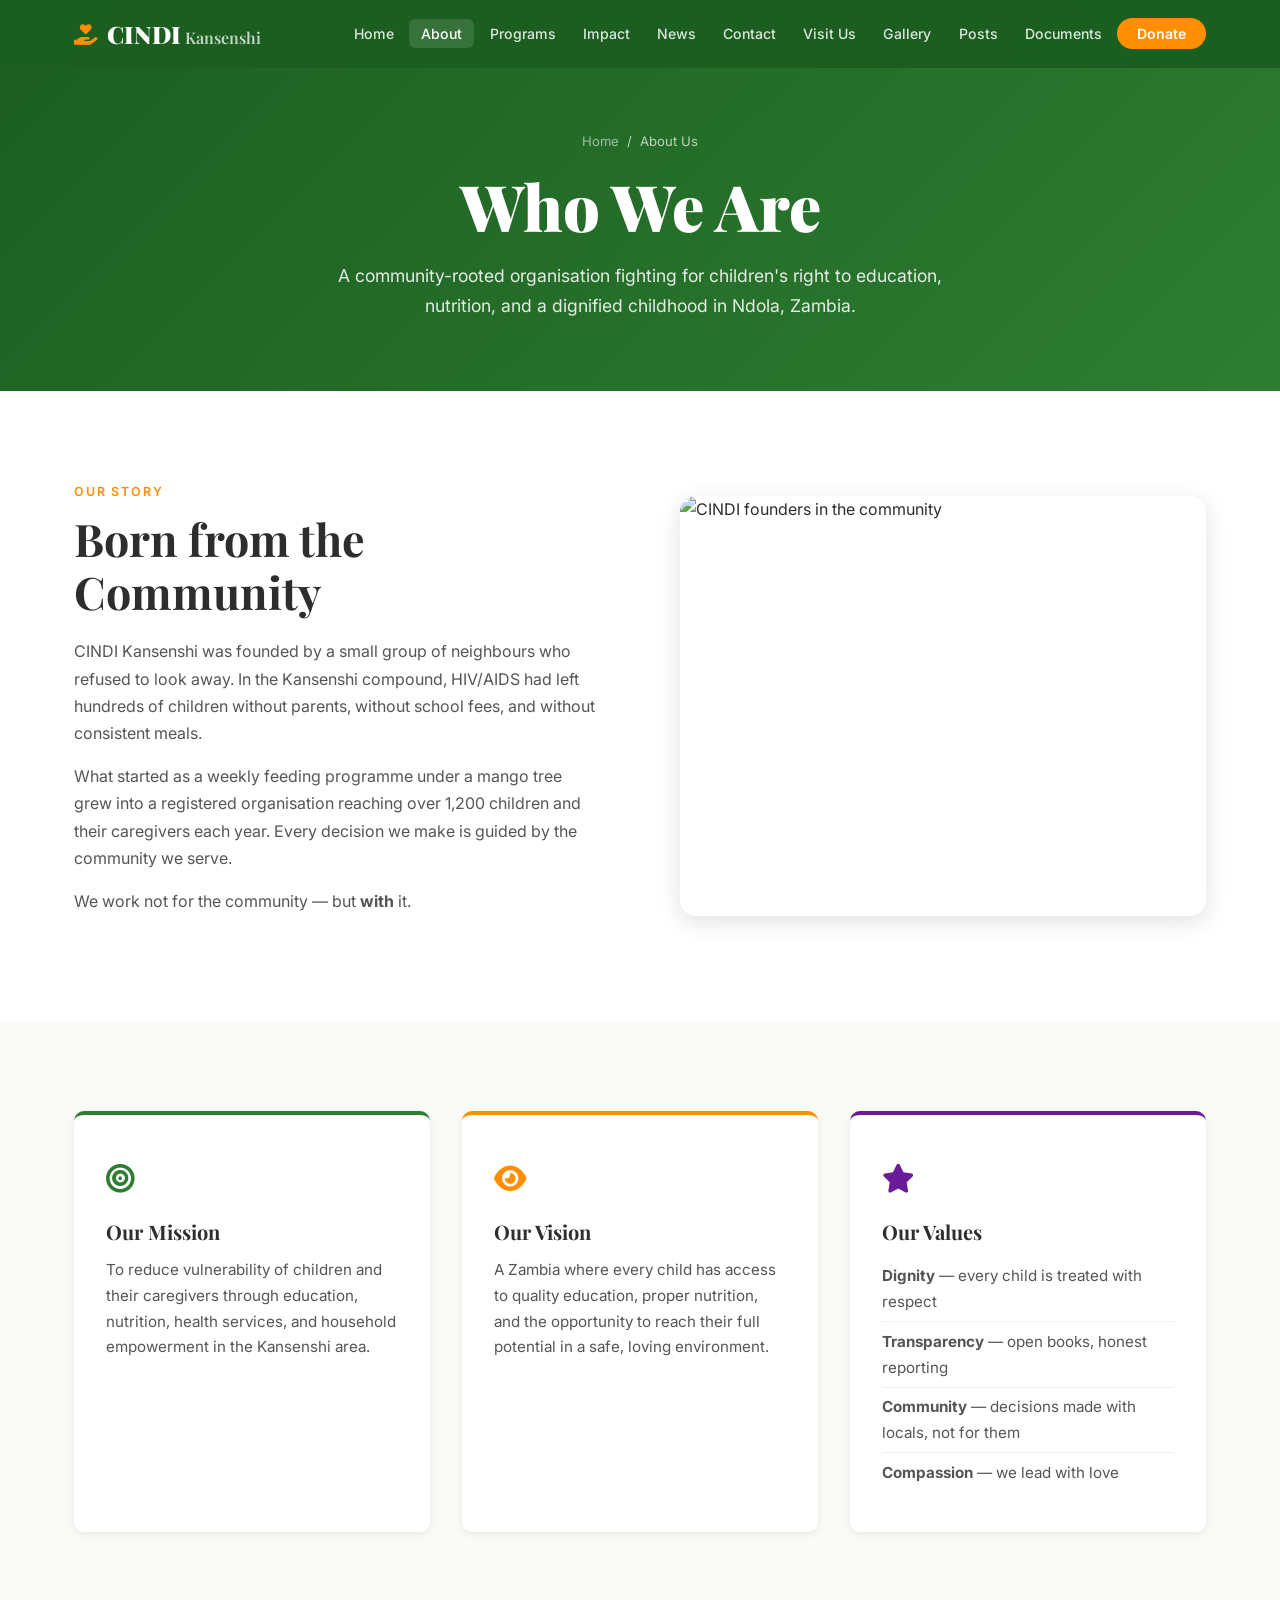
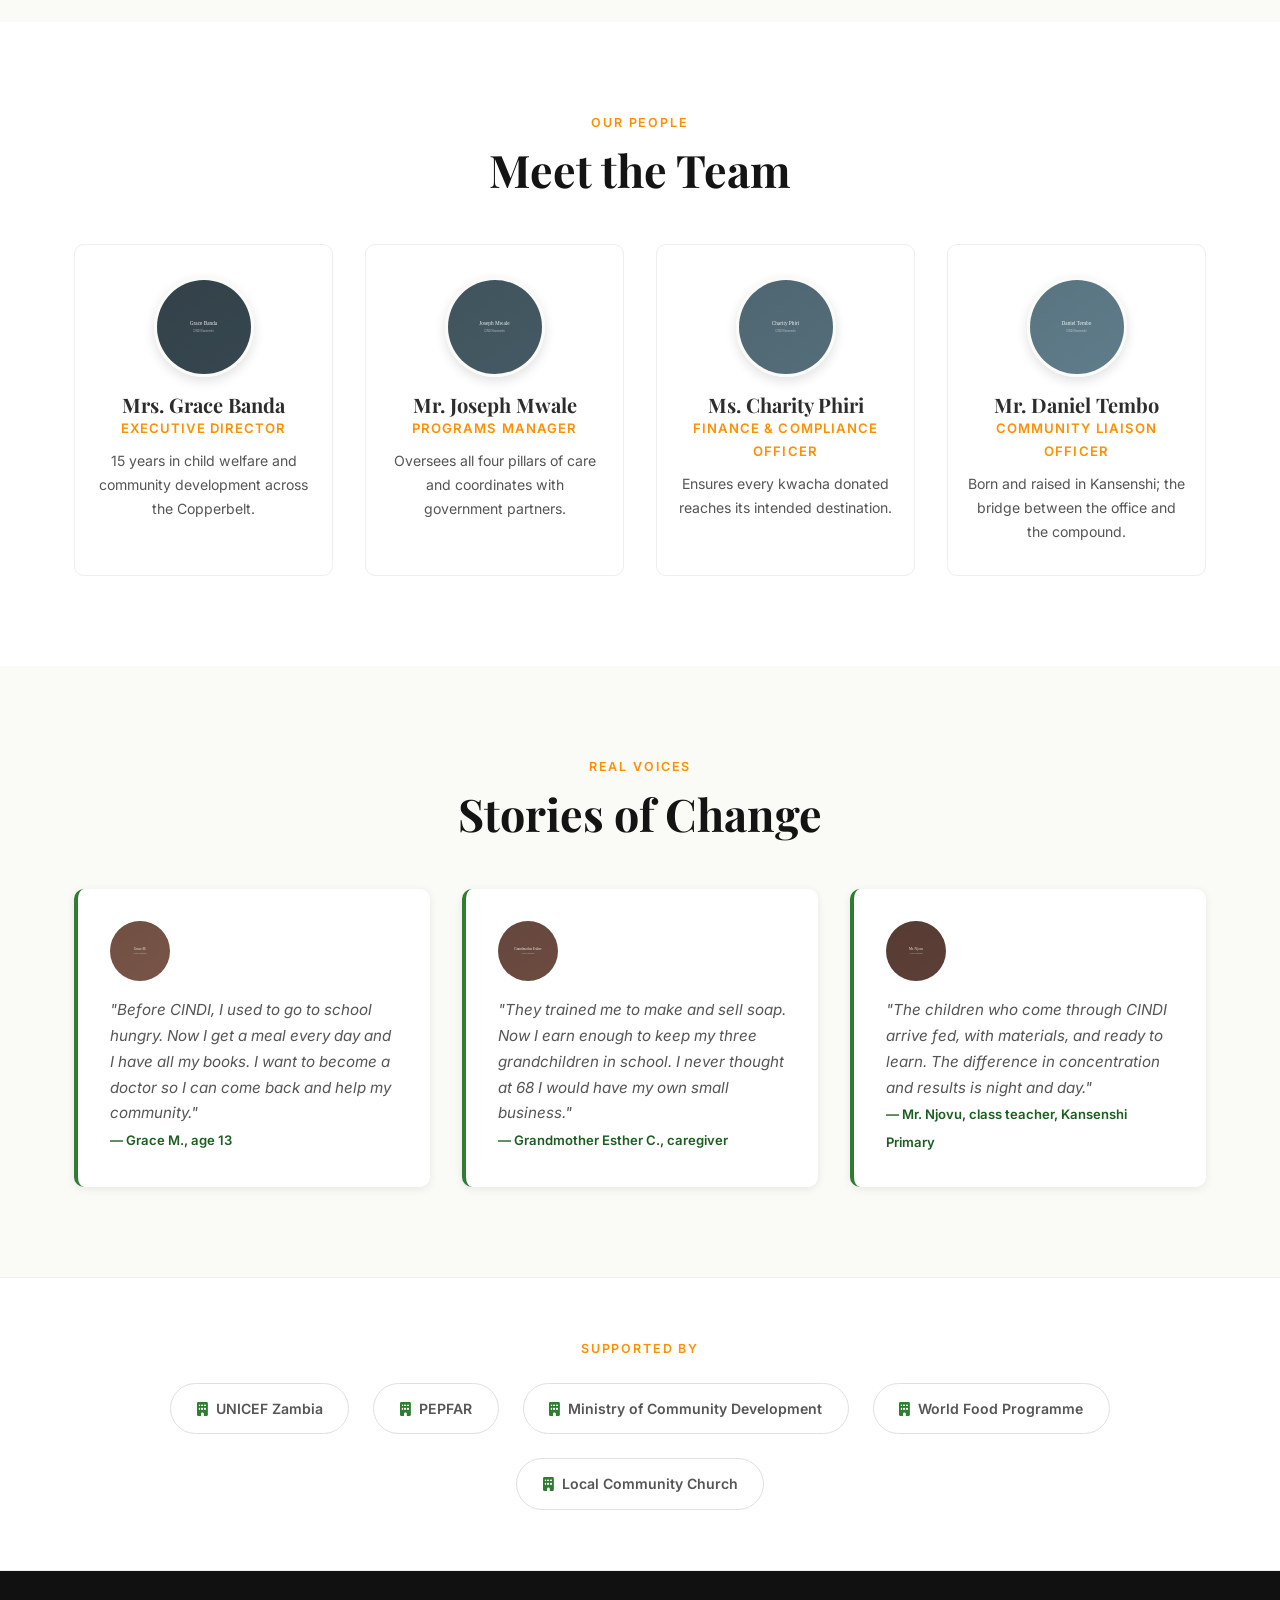
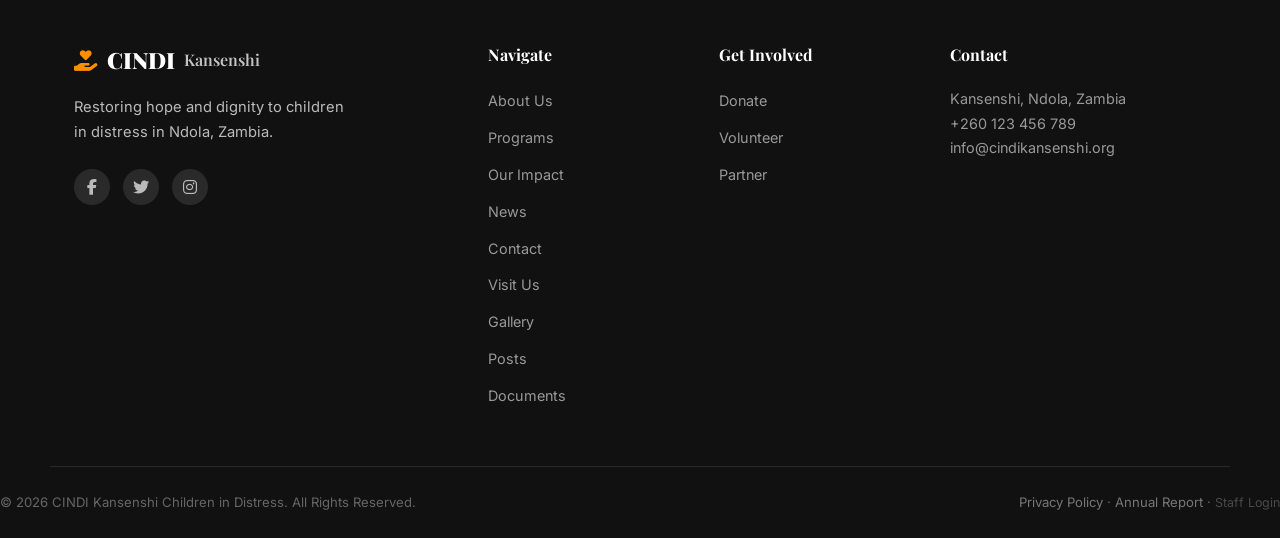
==== about.html @ 54bb7eb4 "Add Python backend and connect website" ====
<!DOCTYPE html>
<html lang="en">
<head>
  <meta charset="UTF-8">
  <meta name="viewport" content="width=device-width, initial-scale=1.0">
  <title>About Us | CINDI Kansenshi</title>
  <link rel="stylesheet" href="css/shared.css">
  <link rel="stylesheet" href="css/about.css">
  <link href="https://fonts.googleapis.com/css2?family=Playfair+Display:wght@700;900&family=Inter:wght@400;500;600&display=swap" rel="stylesheet">
  <link rel="stylesheet" href="https://cdnjs.cloudflare.com/ajax/libs/font-awesome/6.5.1/css/all.min.css">
</head>
<body>
  <header class="site-header" id="siteHeader">
    <nav class="nav-container">
      <a href="index.html" class="nav-logo">
        <span class="logo-mark"><i class="fas fa-hand-holding-heart"></i></span>
        <span>CINDI<span class="logo-sub"> Kansenshi</span></span>
      </a>
      <ul class="nav-links" id="navLinks">
        <li><a href="index.html">Home</a></li>
        <li><a href="about.html" class="active">About</a></li>
        <li><a href="programs.html">Programs</a></li>
        <li><a href="impact.html">Impact</a></li>
        <li><a href="news.html">News</a></li>
        <li><a href="contact.html">Contact</a></li>
        <li><a href="visit.html">Visit Us</a></li>
        <li><a href="gallery.html">Gallery</a></li>
        <li><a href="posts.html">Posts</a></li>
        <li><a href="donate.html" class="nav-donate-btn">Donate</a></li>
      </ul>
      <button class="hamburger" id="hamburger" aria-label="Toggle menu">
        <span></span><span></span><span></span>
      </button>
    </nav>
  </header>

  <div class="page-hero">
    <div class="container">
      <div class="breadcrumb"><a href="index.html">Home</a> <span>/</span> <span>About Us</span></div>
      <h1>Who We Are</h1>
      <p>A community-rooted organisation fighting for children's right to education, nutrition, and a dignified childhood in Ndola, Zambia.</p>
    </div>
  </div>

  <!-- STORY -->
  <section class="section">
    <div class="container story-layout">
      <div class="story-col">
        <span class="eyebrow">Our Story</span>
        <h2>Born from the Community</h2>
        <p>CINDI Kansenshi was founded by a small group of neighbours who refused to look away. In the Kansenshi compound, HIV/AIDS had left hundreds of children without parents, without school fees, and without consistent meals.</p>
        <p>What started as a weekly feeding programme under a mango tree grew into a registered organisation reaching over 1,200 children and their caregivers each year. Every decision we make is guided by the community we serve.</p>
        <p>We work not for the community — but <strong>with</strong> it.</p>
      </div>
      <div class="story-col">
        <img src="images/about-community.svg" alt="CINDI founders in the community" class="about-img" loading="lazy">
      </div>
    </div>
  </section>

  <!-- MISSION / VISION / VALUES -->
  <section class="section mvv-section">
    <div class="container">
      <div class="mvv-grid">
        <div class="mvv-card mvv-mission">
          <div class="mvv-icon"><i class="fas fa-bullseye"></i></div>
          <h3>Our Mission</h3>
          <p>To reduce vulnerability of children and their caregivers through education, nutrition, health services, and household empowerment in the Kansenshi area.</p>
        </div>
        <div class="mvv-card mvv-vision">
          <div class="mvv-icon"><i class="fas fa-eye"></i></div>
          <h3>Our Vision</h3>
          <p>A Zambia where every child has access to quality education, proper nutrition, and the opportunity to reach their full potential in a safe, loving environment.</p>
        </div>
        <div class="mvv-card mvv-values">
          <div class="mvv-icon"><i class="fas fa-star"></i></div>
          <h3>Our Values</h3>
          <ul>
            <li><strong>Dignity</strong> — every child is treated with respect</li>
            <li><strong>Transparency</strong> — open books, honest reporting</li>
            <li><strong>Community</strong> — decisions made with locals, not for them</li>
            <li><strong>Compassion</strong> — we lead with love</li>
          </ul>
        </div>
      </div>
    </div>
  </section>

  <!-- TEAM -->
  <section class="section team-section" id="team">
    <div class="container">
      <div class="section-header">
        <span class="eyebrow">Our People</span>
        <h2>Meet the Team</h2>
      </div>
      <div class="team-grid">
        <div class="team-card">
          <img src="images/team-grace.svg" alt="Executive Director" loading="lazy">
          <h3>Mrs. Grace Banda</h3>
          <p class="team-role">Executive Director</p>
          <p class="team-bio">15 years in child welfare and community development across the Copperbelt.</p>
        </div>
        <div class="team-card">
          <img src="images/team-joseph.svg" alt="Programs Manager" loading="lazy">
          <h3>Mr. Joseph Mwale</h3>
          <p class="team-role">Programs Manager</p>
          <p class="team-bio">Oversees all four pillars of care and coordinates with government partners.</p>
        </div>
        <div class="team-card">
          <img src="images/team-charity.svg" alt="Finance Officer" loading="lazy">
          <h3>Ms. Charity Phiri</h3>
          <p class="team-role">Finance &amp; Compliance Officer</p>
          <p class="team-bio">Ensures every kwacha donated reaches its intended destination.</p>
        </div>
        <div class="team-card">
          <img src="images/team-daniel.svg" alt="Community Liaison" loading="lazy">
          <h3>Mr. Daniel Tembo</h3>
          <p class="team-role">Community Liaison Officer</p>
          <p class="team-bio">Born and raised in Kansenshi; the bridge between the office and the compound.</p>
        </div>
      </div>
    </div>
  </section>

  <!-- STORIES / TESTIMONIALS -->
  <section class="section stories-section" id="stories">
    <div class="container">
      <div class="section-header">
        <span class="eyebrow">Real Voices</span>
        <h2>Stories of Change</h2>
      </div>
      <div class="stories-grid">
        <blockquote class="story-quote">
          <img src="images/testimonial-1.svg" alt="Grace">
          <div>
            <p>"Before CINDI, I used to go to school hungry. Now I get a meal every day and I have all my books. I want to become a doctor so I can come back and help my community."</p>
            <cite>— Grace M., age 13</cite>
          </div>
        </blockquote>
        <blockquote class="story-quote">
          <img src="images/testimonial-2.svg" alt="Caregiver">
          <div>
            <p>"They trained me to make and sell soap. Now I earn enough to keep my three grandchildren in school. I never thought at 68 I would have my own small business."</p>
            <cite>— Grandmother Esther C., caregiver</cite>
          </div>
        </blockquote>
        <blockquote class="story-quote">
          <img src="images/testimonial-3.svg" alt="Teacher">
          <div>
            <p>"The children who come through CINDI arrive fed, with materials, and ready to learn. The difference in concentration and results is night and day."</p>
            <cite>— Mr. Njovu, class teacher, Kansenshi Primary</cite>
          </div>
        </blockquote>
      </div>
    </div>
  </section>

  <!-- PARTNERS -->
  <section class="partners-band">
    <div class="container">
      <span class="eyebrow" style="text-align:center;display:block;margin-bottom:1.5rem">Supported By</span>
      <div class="partner-logos">
        <div class="partner-logo"><i class="fas fa-building"></i> UNICEF Zambia</div>
        <div class="partner-logo"><i class="fas fa-building"></i> PEPFAR</div>
        <div class="partner-logo"><i class="fas fa-building"></i> Ministry of Community Development</div>
        <div class="partner-logo"><i class="fas fa-building"></i> World Food Programme</div>
        <div class="partner-logo"><i class="fas fa-building"></i> Local Community Church</div>
      </div>
    </div>
  </section>

  <footer class="site-footer">
    <div class="container footer-grid">
      <div class="footer-brand">
        <div class="nav-logo" style="color:white;font-size:1.4rem">
          <span class="logo-mark"><i class="fas fa-hand-holding-heart"></i></span>
          CINDI<span class="logo-sub"> Kansenshi</span>
        </div>
        <p>Restoring hope and dignity to children in distress in Ndola, Zambia.</p>
        <div class="footer-socials">
          <a href="https://www.facebook.com/cindikansenshi/" target="_blank" aria-label="Facebook"><i class="fab fa-facebook-f"></i></a>
          <a href="#" aria-label="Twitter"><i class="fab fa-twitter"></i></a>
          <a href="#" aria-label="Instagram"><i class="fab fa-instagram"></i></a>
        </div>
      </div>
      <div class="footer-col"><h4>Navigate</h4><ul>
        <li><a href="about.html">About Us</a></li>
        <li><a href="programs.html">Programs</a></li>
        <li><a href="impact.html">Our Impact</a></li>
        <li><a href="news.html">News</a></li>
        <li><a href="contact.html">Contact</a></li>
        <li><a href="visit.html">Visit Us</a></li>
        <li><a href="gallery.html">Gallery</a></li>
        <li><a href="posts.html">Posts</a></li>
      </ul></div>
      <div class="footer-col"><h4>Get Involved</h4><ul>
        <li><a href="donate.html">Donate</a></li>
        <li><a href="contact.html#volunteer">Volunteer</a></li>
        <li><a href="contact.html#partner">Partner</a></li>
      </ul></div>
      <div class="footer-col"><h4>Contact</h4>
        <p>Kansenshi, Ndola, Zambia</p>
        <p>+260 123 456 789</p>
        <p>info@cindikansenshi.org</p>
      </div>
    </div>
    <div class="footer-bottom">
      <p>&copy; 2026 CINDI Kansenshi Children in Distress. All Rights Reserved.</p>
      <p><a href="#">Privacy Policy</a> &middot; <a href="#">Annual Report</a></p>
    </div>
  </footer>
  <script src="js/seed-data.js"></script>
  <script src="js/sanitize.js"></script>
  <script src="js/media-store.js"></script>
  <script src="js/shared.js"></script>
</body>
</html>
---- css/shared.css ----
/* ============================================================
   CINDI Kansenshi — Shared Styles
   Palette: Forest Green #1B5E20 / #2E7D32, Amber #E65100 / #FF8F00,
            Cream #FAFAF7, Off-Black #141414
   Type: Playfair Display (display) + Inter (body)
   ============================================================ */

:root {
  --green-dark:  #1B5E20;
  --green:       #2E7D32;
  --green-light: #4CAF50;
  --amber:       #FF8F00;
  --amber-dark:  #E65100;
  --cream:       #FAFAF7;
  --off-black:   #141414;
  --gray-800:    #2D2D2D;
  --gray-600:    #555;
  --gray-300:    #CCC;
  --gray-100:    #F2F2F0;
  --white:       #FFFFFF;
  --radius:      10px;
  --shadow-sm:   0 2px 8px rgba(0,0,0,0.08);
  --shadow-md:   0 6px 24px rgba(0,0,0,0.12);
  --transition:  0.28s ease;
}

*, *::before, *::after { box-sizing: border-box; margin: 0; padding: 0; }

html { scroll-behavior: smooth; font-size: 16px; }

body {
  font-family: 'Inter', system-ui, sans-serif;
  color: var(--gray-800);
  background: var(--white);
  line-height: 1.7;
  -webkit-font-smoothing: antialiased;
}

img { display: block; max-width: 100%; }

a { text-decoration: none; color: inherit; }

/* ── TYPOGRAPHY ────────────────────────────────── */
h1, h2, h3 {
  font-family: 'Playfair Display', Georgia, serif;
  line-height: 1.2;
}
h1 { font-size: clamp(2.4rem, 5vw, 4rem); font-weight: 900; }
h2 { font-size: clamp(1.8rem, 3.5vw, 2.8rem); font-weight: 700; }
h3 { font-size: 1.25rem; font-weight: 700; }

em { font-style: italic; color: var(--amber); }

.eyebrow {
  display: block;
  font-size: 0.78rem;
  font-weight: 600;
  letter-spacing: 0.15em;
  text-transform: uppercase;
  color: var(--amber);
  margin-bottom: 0.6rem;
}

.section-header {
  text-align: center;
  margin-bottom: 3rem;
}
.section-header h2 { color: var(--off-black); }

/* ── CONTAINER ─────────────────────────────────── */
.container {
  max-width: 1180px;
  margin: 0 auto;
  padding: 0 1.5rem;
}

.section { padding: 90px 0; }

/* ── BUTTONS ───────────────────────────────────── */
.btn {
  display: inline-flex;
  align-items: center;
  gap: 0.5rem;
  padding: 13px 30px;
  border-radius: 50px;
  font-family: 'Inter', sans-serif;
  font-size: 0.92rem;
  font-weight: 600;
  letter-spacing: 0.02em;
  cursor: pointer;
  transition: all var(--transition);
  border: 2px solid transparent;
}

.btn-green {
  background: var(--green);
  color: white;
}
.btn-green:hover { background: var(--green-dark); transform: translateY(-2px); }

.btn-orange {
  background: var(--amber);
  color: white;
}
.btn-orange:hover { background: var(--amber-dark); transform: translateY(-2px); }

.btn-outline-white {
  background: transparent;
  border-color: white;
  color: white;
}
.btn-outline-white:hover { background: white; color: var(--green-dark); }

.btn-outline-dark {
  background: transparent;
  border-color: var(--green);
  color: var(--green);
}
.btn-outline-dark:hover { background: var(--green); color: white; }

.btn-full { width: 100%; justify-content: center; }

.text-link {
  font-size: 0.88rem;
  font-weight: 600;
  color: var(--green);
  display: inline-flex;
  align-items: center;
  gap: 0.4rem;
  transition: gap var(--transition);
}
.text-link:hover { gap: 0.7rem; }

/* ── HEADER / NAV ──────────────────────────────── */
.site-header {
  position: fixed;
  top: 0; left: 0; right: 0;
  z-index: 1000;
  background: rgba(27,94,32,0.97);
  backdrop-filter: blur(8px);
  transition: box-shadow var(--transition);
}
.site-header.scrolled { box-shadow: 0 4px 20px rgba(0,0,0,0.25); }

.nav-container {
  max-width: 1180px;
  margin: 0 auto;
  padding: 0 1.5rem;
  height: 68px;
  display: flex;
  align-items: center;
  justify-content: space-between;
}

.nav-logo {
  display: flex;
  align-items: center;
  gap: 0.6rem;
  font-family: 'Playfair Display', serif;
  font-size: 1.5rem;
  font-weight: 900;
  color: white;
}
.logo-mark { color: var(--amber); font-size: 1.3rem; }
.logo-sub { color: rgba(255,255,255,0.75); font-size: 1rem; font-weight: 600; }

.nav-links {
  display: flex;
  list-style: none;
  gap: 0.2rem;
  align-items: center;
}
.nav-links a {
  color: rgba(255,255,255,0.85);
  font-size: 0.88rem;
  font-weight: 500;
  padding: 6px 12px;
  border-radius: 6px;
  transition: all var(--transition);
}
.nav-links a:hover,
.nav-links a.active { color: white; background: rgba(255,255,255,0.12); }

.nav-donate-btn {
  background: var(--amber) !important;
  color: white !important;
  border-radius: 50px !important;
  padding: 7px 20px !important;
  font-weight: 600 !important;
}
.nav-donate-btn:hover { background: var(--amber-dark) !important; }

.hamburger {
  display: none;
  flex-direction: column;
  gap: 5px;
  background: none;
  border: none;
  cursor: pointer;
  padding: 4px;
}
.hamburger span {
  display: block;
  width: 24px; height: 2px;
  background: white;
  border-radius: 2px;
  transition: all var(--transition);
}
.hamburger.open span:nth-child(1) { transform: translateY(7px) rotate(45deg); }
.hamburger.open span:nth-child(2) { opacity: 0; }
.hamburger.open span:nth-child(3) { transform: translateY(-7px) rotate(-45deg); }

/* ── PAGE HERO (inner pages) ───────────────────── */
.page-hero {
  padding-top: 130px;
  padding-bottom: 70px;
  background: linear-gradient(135deg, var(--green-dark) 0%, var(--green) 100%);
  color: white;
  text-align: center;
}
.page-hero h1 { color: white; margin-bottom: 1rem; }
.page-hero p { font-size: 1.1rem; max-width: 640px; margin: 0 auto; opacity: 0.88; }
.breadcrumb {
  font-size: 0.82rem;
  margin-bottom: 1rem;
  opacity: 0.7;
  display: flex;
  justify-content: center;
  gap: 0.5rem;
}
.breadcrumb a { color: rgba(255,255,255,0.8); }
.breadcrumb a:hover { color: white; }

/* ── FOOTER ────────────────────────────────────── */
.site-footer {
  background: #111;
  color: #bbb;
  padding: 70px 0 0;
}
.footer-grid {
  display: grid;
  grid-template-columns: 2fr 1fr 1fr 1.4fr;
  gap: 3rem;
  padding-bottom: 3rem;
  border-bottom: 1px solid #2a2a2a;
}
.footer-brand p { margin-top: 1rem; font-size: 0.92rem; line-height: 1.7; max-width: 280px; }
.footer-socials { display: flex; gap: 0.8rem; margin-top: 1.5rem; }
.footer-socials a {
  width: 36px; height: 36px;
  background: #2a2a2a;
  border-radius: 50%;
  display: flex; align-items: center; justify-content: center;
  color: #bbb;
  transition: all var(--transition);
}
.footer-socials a:hover { background: var(--amber); color: white; }
.footer-col h4 {
  font-family: 'Playfair Display', serif;
  font-size: 1rem;
  color: white;
  margin-bottom: 1.2rem;
}
.footer-col ul { list-style: none; }
.footer-col ul li { margin-bottom: 0.6rem; }
.footer-col a, .footer-col p {
  color: #999;
  font-size: 0.9rem;
  transition: color var(--transition);
}
.footer-col a:hover { color: var(--amber); }
.footer-bottom {
  display: flex;
  justify-content: space-between;
  align-items: center;
  padding: 1.5rem 0;
  font-size: 0.82rem;
  color: #666;
  flex-wrap: wrap;
  gap: 1rem;
}
.footer-bottom a { color: #777; }
.footer-bottom a:hover { color: var(--amber); }

/* ── ACCESSIBILITY / FOCUS ─────────────────────── */
a:focus-visible, button:focus-visible, input:focus-visible,
textarea:focus-visible, select:focus-visible {
  outline: 3px solid var(--amber);
  outline-offset: 2px;
  border-radius: 4px;
}

/* ── SCROLL PROGRESS BAR ────────────────────────── */
.scroll-progress {
  position: fixed;
  top: 0; left: 0;
  height: 3px;
  width: 0%;
  background: linear-gradient(90deg, var(--amber), var(--green-light));
  z-index: 1200;
  transition: width 0.08s linear;
}

/* ── BACK TO TOP ────────────────────────────────── */
.back-to-top {
  position: fixed;
  right: 22px;
  bottom: 22px;
  width: 46px; height: 46px;
  border-radius: 50%;
  background: var(--green);
  color: white;
  border: none;
  display: flex;
  align-items: center;
  justify-content: center;
  font-size: 1.1rem;
  cursor: pointer;
  box-shadow: var(--shadow-md);
  opacity: 0;
  visibility: hidden;
  transform: translateY(12px);
  transition: all var(--transition);
  z-index: 900;
}
.back-to-top.visible { opacity: 1; visibility: visible; transform: translateY(0); }
.back-to-top:hover { background: var(--green-dark); transform: translateY(-3px); }

/* ── TOAST NOTIFICATIONS ────────────────────────── */
.toast-stack {
  position: fixed;
  top: 84px;
  right: 20px;
  z-index: 1400;
  display: flex;
  flex-direction: column;
  gap: 10px;
  max-width: min(340px, calc(100vw - 40px));
}
.toast {
  background: white;
  color: var(--off-black);
  border-left: 4px solid var(--green);
  border-radius: 8px;
  box-shadow: var(--shadow-md);
  padding: 12px 16px;
  font-size: 0.88rem;
  display: flex;
  align-items: flex-start;
  gap: 10px;
  transform: translateX(120%);
  opacity: 0;
  transition: all 0.35s cubic-bezier(.4,0,.2,1);
}
.toast.show { transform: translateX(0); opacity: 1; }
.toast i { margin-top: 2px; }
.toast.toast-success { border-left-color: var(--green); }
.toast.toast-success i { color: var(--green); }
.toast.toast-error { border-left-color: #C62828; }
.toast.toast-error i { color: #C62828; }
.toast.toast-info { border-left-color: var(--amber); }
.toast.toast-info i { color: var(--amber); }

/* ── IMAGE LOADING SKELETON ─────────────────────── */
img[loading="lazy"] {
  background: linear-gradient(100deg, #ececec 30%, #f6f6f4 50%, #ececec 70%);
  background-size: 200% 100%;
  animation: skeleton 1.4s ease-in-out infinite;
}
img[loading="lazy"].loaded { animation: none; background: none; }
@keyframes skeleton {
  0% { background-position: 200% 0; }
  100% { background-position: -200% 0; }
}

/* ── BUTTON MICRO-INTERACTION ───────────────────── */
.btn:active { transform: scale(0.97); }

/* ── STAFF LOGIN FOOTER LINK ────────────────────── */
.footer-admin-link { opacity: 0.55; font-size: 0.78rem; }
.footer-admin-link:hover { opacity: 1; }

/* ── UTILITY ───────────────────────────────────── */
.visually-hidden { position: absolute; width: 1px; height: 1px; overflow: hidden; clip: rect(0,0,0,0); }

@media (prefers-reduced-motion: reduce) {
  *, *::before, *::after { animation-duration: 0.01ms !important; transition-duration: 0.01ms !important; }
}

/* ── RESPONSIVE ────────────────────────────────── */
@media (max-width: 900px) {
  .footer-grid { grid-template-columns: 1fr 1fr; }
}

@media (max-width: 768px) {
  .hamburger { display: flex; }
  .nav-links {
    display: none;
    position: absolute;
    top: 68px; left: 0; right: 0;
    background: var(--green-dark);
    flex-direction: column;
    padding: 1rem;
    gap: 0.2rem;
    box-shadow: 0 10px 30px rgba(0,0,0,0.3);
  }
  .nav-links.open { display: flex; }
  .nav-links a { padding: 10px 16px; border-radius: 8px; display: block; }
  .section { padding: 60px 0; }
  .footer-grid { grid-template-columns: 1fr; gap: 2rem; }
  .footer-bottom { flex-direction: column; text-align: center; }
}
---- css/about.css ----
/* ============================================================
   CINDI Kansenshi — About Page Styles
   ============================================================ */

/* ── STORY LAYOUT ──────────────────────────────── */
.story-layout {
  display: grid;
  grid-template-columns: 1fr 1fr;
  gap: 5rem;
  align-items: center;
}
.story-col h2 { margin-bottom: 1.2rem; }
.story-col p  { color: var(--gray-600); margin-bottom: 1rem; }
.about-img {
  width: 100%;
  height: 420px;
  object-fit: cover;
  border-radius: 16px;
  box-shadow: var(--shadow-md);
}

/* ── MISSION / VISION / VALUES ─────────────────── */
.mvv-section { background: var(--cream); }
.mvv-grid {
  display: grid;
  grid-template-columns: repeat(3, 1fr);
  gap: 2rem;
}
.mvv-card {
  background: white;
  border-radius: var(--radius);
  padding: 2.5rem 2rem;
  box-shadow: var(--shadow-sm);
  border-top: 4px solid transparent;
}
.mvv-mission { border-top-color: var(--green); }
.mvv-vision  { border-top-color: var(--amber); }
.mvv-values  { border-top-color: #6A1B9A; }
.mvv-icon {
  font-size: 1.8rem;
  margin-bottom: 1rem;
}
.mvv-mission .mvv-icon { color: var(--green); }
.mvv-vision  .mvv-icon { color: var(--amber); }
.mvv-values  .mvv-icon { color: #6A1B9A; }
.mvv-card h3 { margin-bottom: 0.8rem; }
.mvv-card p  { color: var(--gray-600); font-size: 0.95rem; }
.mvv-card ul { list-style: none; margin-top: 0.5rem; }
.mvv-card ul li {
  color: var(--gray-600);
  font-size: 0.95rem;
  padding: 0.4rem 0;
  border-bottom: 1px solid #f0f0f0;
}
.mvv-card ul li:last-child { border-bottom: none; }

/* ── TEAM ──────────────────────────────────────── */
.team-section { background: white; }
.team-grid {
  display: grid;
  grid-template-columns: repeat(4, 1fr);
  gap: 2rem;
}
.team-card {
  text-align: center;
  padding: 2rem 1.2rem;
  border-radius: var(--radius);
  border: 1px solid #eee;
  transition: all var(--transition);
}
.team-card:hover { box-shadow: var(--shadow-md); transform: translateY(-6px); }
.team-card img {
  width: 100px; height: 100px;
  border-radius: 50%;
  object-fit: cover;
  margin: 0 auto 1rem;
  border: 3px solid var(--cream);
  box-shadow: 0 4px 12px rgba(0,0,0,0.12);
}
.team-role {
  font-size: 0.82rem;
  font-weight: 600;
  color: var(--amber);
  text-transform: uppercase;
  letter-spacing: 0.08em;
  margin-bottom: 0.6rem;
}
.team-bio { font-size: 0.88rem; color: var(--gray-600); }

/* ── STORIES / TESTIMONIALS ────────────────────── */
.stories-section { background: var(--cream); }
.stories-grid {
  display: grid;
  grid-template-columns: repeat(3, 1fr);
  gap: 2rem;
}
.story-quote {
  background: white;
  border-radius: var(--radius);
  padding: 2rem;
  box-shadow: var(--shadow-sm);
  display: flex;
  flex-direction: column;
  gap: 1rem;
  border-left: 4px solid var(--green);
}
.story-quote img {
  width: 60px; height: 60px;
  border-radius: 50%;
  object-fit: cover;
}
.story-quote p {
  font-style: italic;
  color: var(--gray-600);
  font-size: 0.95rem;
  line-height: 1.7;
}
.story-quote cite {
  font-size: 0.82rem;
  font-weight: 600;
  color: var(--green-dark);
  font-style: normal;
}

/* ── PARTNERS ──────────────────────────────────── */
.partners-band {
  background: white;
  padding: 60px 0;
  border-top: 1px solid #eee;
  border-bottom: 1px solid #eee;
}
.partner-logos {
  display: flex;
  flex-wrap: wrap;
  gap: 1.5rem;
  justify-content: center;
}
.partner-logo {
  display: flex;
  align-items: center;
  gap: 0.5rem;
  padding: 0.8rem 1.6rem;
  border: 1px solid #e0e0e0;
  border-radius: 50px;
  font-size: 0.88rem;
  font-weight: 600;
  color: var(--gray-600);
  transition: all var(--transition);
}
.partner-logo i { color: var(--green); }
.partner-logo:hover { border-color: var(--green); color: var(--green-dark); }

/* ── RESPONSIVE ────────────────────────────────── */
@media (max-width: 1024px) {
  .team-grid { grid-template-columns: repeat(2, 1fr); }
}
@media (max-width: 768px) {
  .story-layout { grid-template-columns: 1fr; gap: 2rem; }
  .about-img { height: 260px; }
  .mvv-grid { grid-template-columns: 1fr; }
  .team-grid { grid-template-columns: 1fr 1fr; }
  .stories-grid { grid-template-columns: 1fr; }
}
@media (max-width: 480px) {
  .team-grid { grid-template-columns: 1fr; }
}
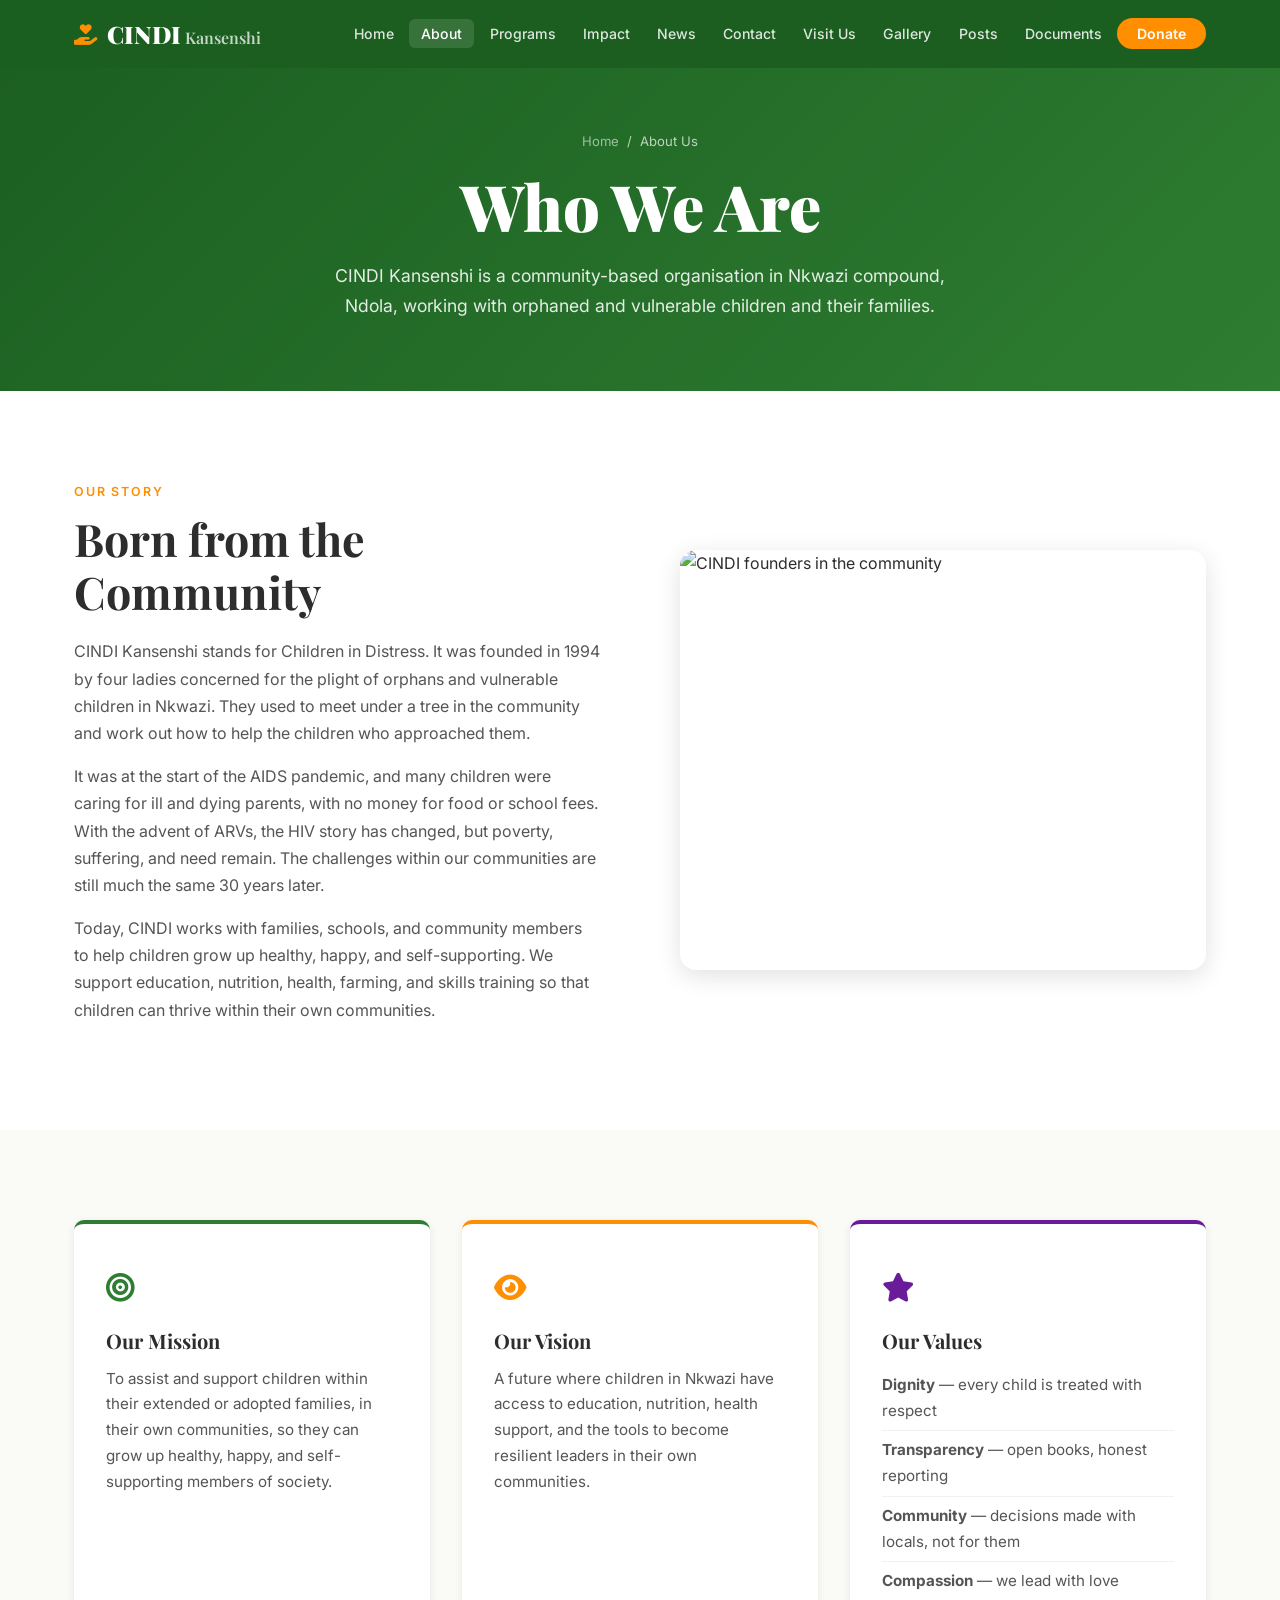
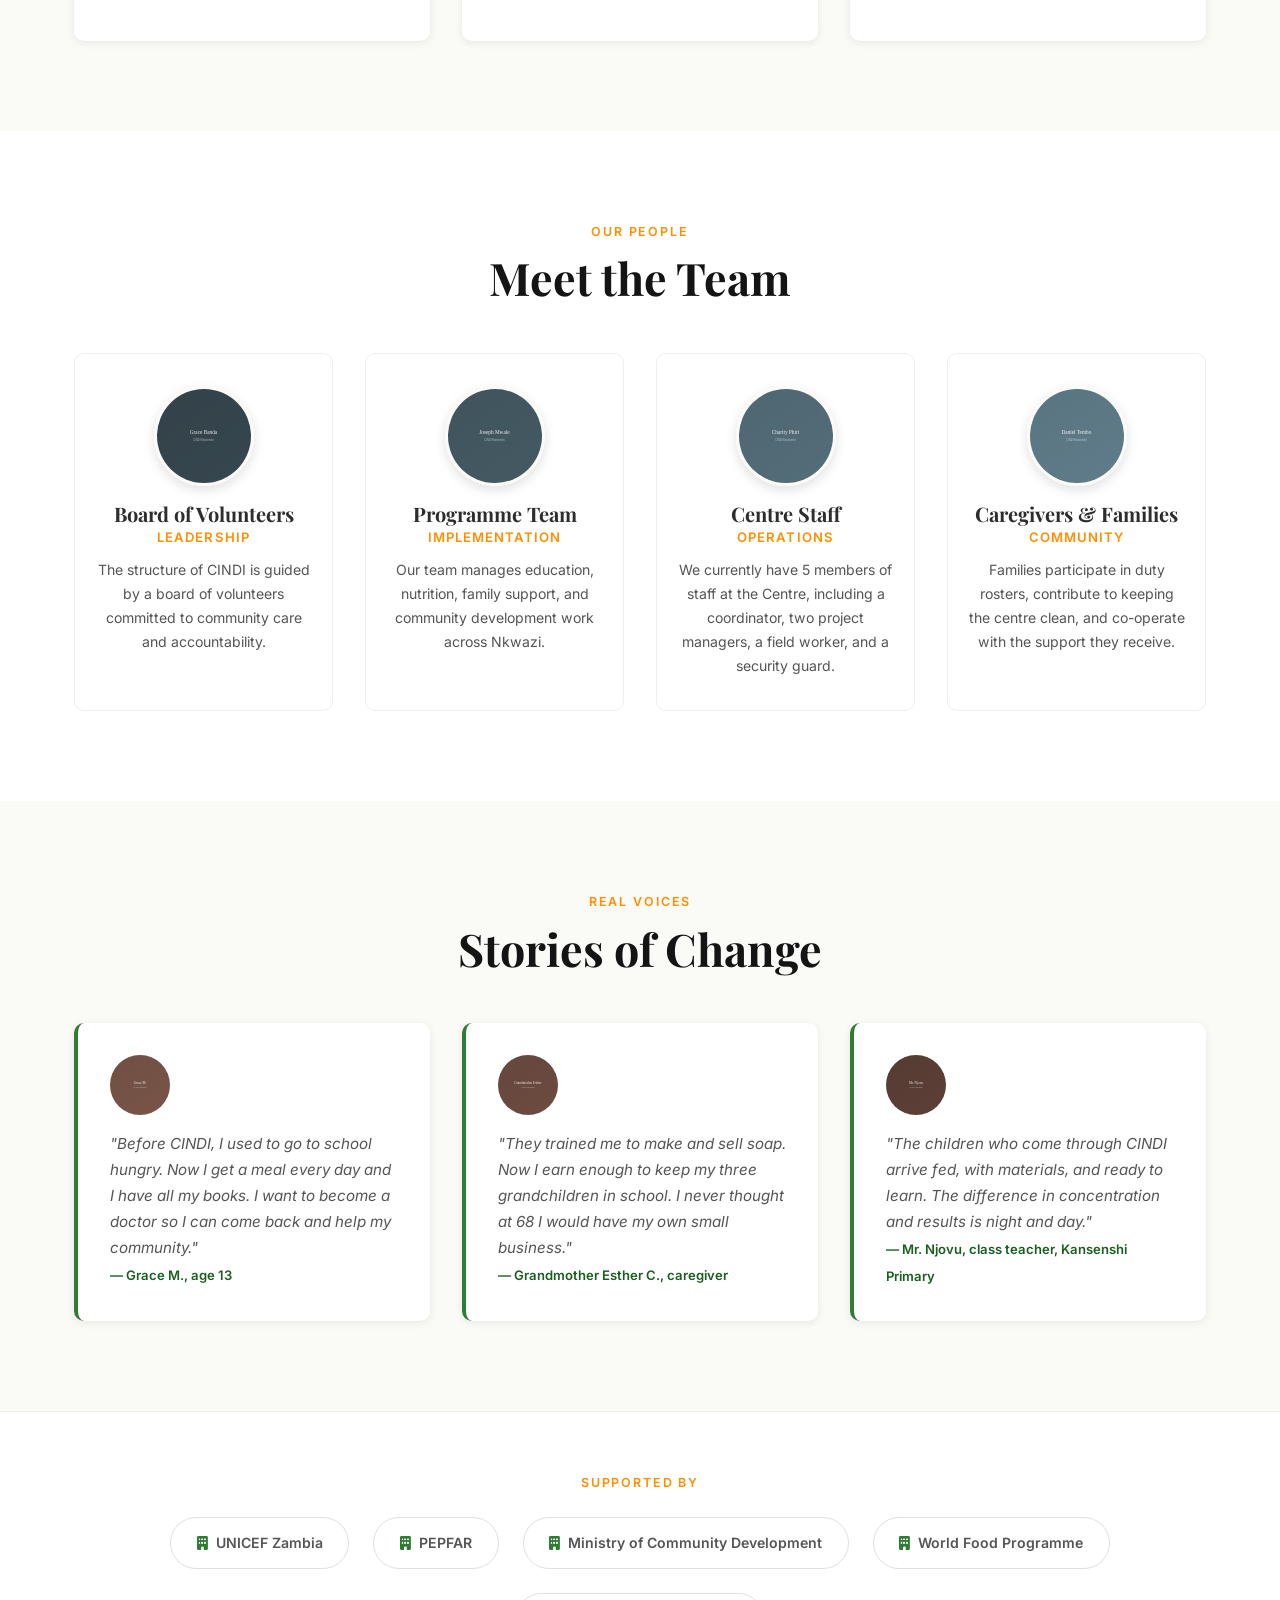
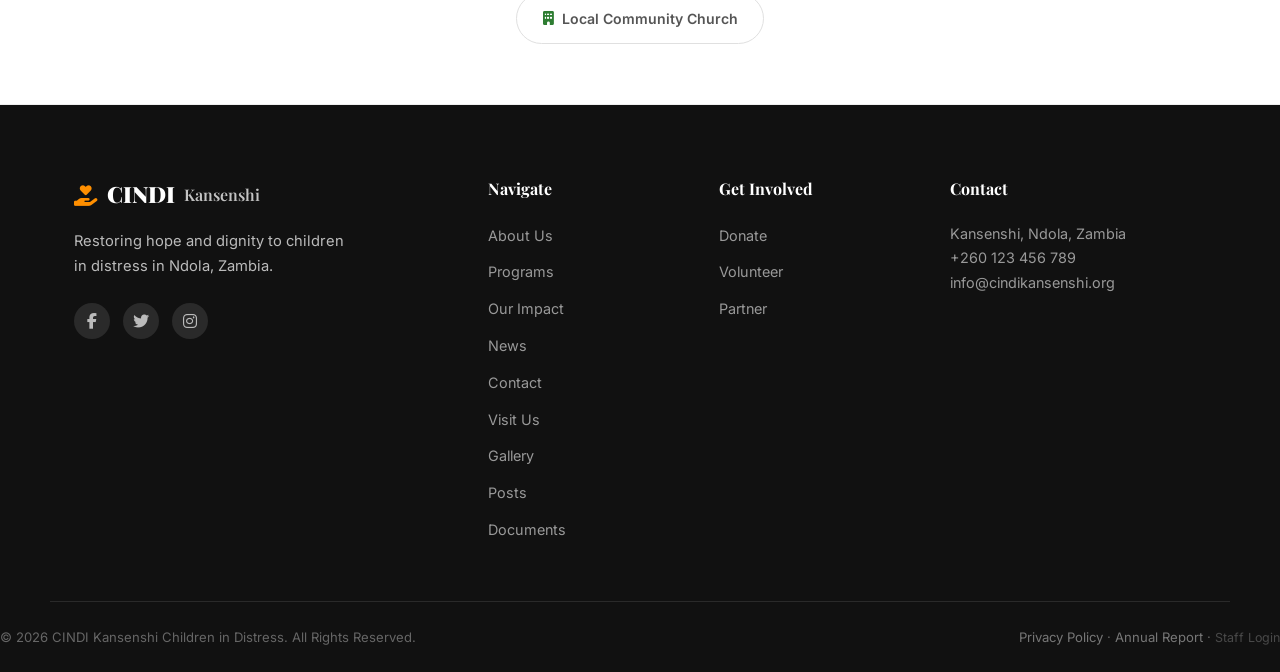
==== commit a4f20175: "Use CINDI deployment credentials and update site content Co-authored-by: Copilot <223556219+Copilot@" ====
--- a/about.html
+++ b/about.html
@@ -38,7 +38,7 @@
     <div class="container">
       <div class="breadcrumb"><a href="index.html">Home</a> <span>/</span> <span>About Us</span></div>
       <h1>Who We Are</h1>
-      <p>A community-rooted organisation fighting for children's right to education, nutrition, and a dignified childhood in Ndola, Zambia.</p>
+      <p>CINDI Kansenshi is a community-based organisation in Nkwazi compound, Ndola, working with orphaned and vulnerable children and their families.</p>
     </div>
   </div>
 
@@ -48,9 +48,9 @@
       <div class="story-col">
         <span class="eyebrow">Our Story</span>
         <h2>Born from the Community</h2>
-        <p>CINDI Kansenshi was founded by a small group of neighbours who refused to look away. In the Kansenshi compound, HIV/AIDS had left hundreds of children without parents, without school fees, and without consistent meals.</p>
-        <p>What started as a weekly feeding programme under a mango tree grew into a registered organisation reaching over 1,200 children and their caregivers each year. Every decision we make is guided by the community we serve.</p>
-        <p>We work not for the community — but <strong>with</strong> it.</p>
+        <p>CINDI Kansenshi stands for Children in Distress. It was founded in 1994 by four ladies concerned for the plight of orphans and vulnerable children in Nkwazi. They used to meet under a tree in the community and work out how to help the children who approached them.</p>
+        <p>It was at the start of the AIDS pandemic, and many children were caring for ill and dying parents, with no money for food or school fees. With the advent of ARVs, the HIV story has changed, but poverty, suffering, and need remain. The challenges within our communities are still much the same 30 years later.</p>
+        <p>Today, CINDI works with families, schools, and community members to help children grow up healthy, happy, and self-supporting. We support education, nutrition, health, farming, and skills training so that children can thrive within their own communities.</p>
       </div>
       <div class="story-col">
         <img src="images/about-community.svg" alt="CINDI founders in the community" class="about-img" loading="lazy">
@@ -65,12 +65,12 @@
         <div class="mvv-card mvv-mission">
           <div class="mvv-icon"><i class="fas fa-bullseye"></i></div>
           <h3>Our Mission</h3>
-          <p>To reduce vulnerability of children and their caregivers through education, nutrition, health services, and household empowerment in the Kansenshi area.</p>
+          <p>To assist and support children within their extended or adopted families, in their own communities, so they can grow up healthy, happy, and self-supporting members of society.</p>
         </div>
         <div class="mvv-card mvv-vision">
           <div class="mvv-icon"><i class="fas fa-eye"></i></div>
           <h3>Our Vision</h3>
-          <p>A Zambia where every child has access to quality education, proper nutrition, and the opportunity to reach their full potential in a safe, loving environment.</p>
+          <p>A future where children in Nkwazi have access to education, nutrition, health support, and the tools to become resilient leaders in their own communities.</p>
         </div>
         <div class="mvv-card mvv-values">
           <div class="mvv-icon"><i class="fas fa-star"></i></div>
@@ -95,28 +95,28 @@
       </div>
       <div class="team-grid">
         <div class="team-card">
-          <img src="images/team-grace.svg" alt="Executive Director" loading="lazy">
-          <h3>Mrs. Grace Banda</h3>
-          <p class="team-role">Executive Director</p>
-          <p class="team-bio">15 years in child welfare and community development across the Copperbelt.</p>
-        </div>
-        <div class="team-card">
-          <img src="images/team-joseph.svg" alt="Programs Manager" loading="lazy">
-          <h3>Mr. Joseph Mwale</h3>
-          <p class="team-role">Programs Manager</p>
-          <p class="team-bio">Oversees all four pillars of care and coordinates with government partners.</p>
-        </div>
-        <div class="team-card">
-          <img src="images/team-charity.svg" alt="Finance Officer" loading="lazy">
-          <h3>Ms. Charity Phiri</h3>
-          <p class="team-role">Finance &amp; Compliance Officer</p>
-          <p class="team-bio">Ensures every kwacha donated reaches its intended destination.</p>
-        </div>
-        <div class="team-card">
-          <img src="images/team-daniel.svg" alt="Community Liaison" loading="lazy">
-          <h3>Mr. Daniel Tembo</h3>
-          <p class="team-role">Community Liaison Officer</p>
-          <p class="team-bio">Born and raised in Kansenshi; the bridge between the office and the compound.</p>
+          <img src="images/team-grace.svg" alt="Community leadership" loading="lazy">
+          <h3>Board of Volunteers</h3>
+          <p class="team-role">Leadership</p>
+          <p class="team-bio">The structure of CINDI is guided by a board of volunteers committed to community care and accountability.</p>
+        </div>
+        <div class="team-card">
+          <img src="images/team-joseph.svg" alt="Program manager" loading="lazy">
+          <h3>Programme Team</h3>
+          <p class="team-role">Implementation</p>
+          <p class="team-bio">Our team manages education, nutrition, family support, and community development work across Nkwazi.</p>
+        </div>
+        <div class="team-card">
+          <img src="images/team-charity.svg" alt="Staff member" loading="lazy">
+          <h3>Centre Staff</h3>
+          <p class="team-role">Operations</p>
+          <p class="team-bio">We currently have 5 members of staff at the Centre, including a coordinator, two project managers, a field worker, and a security guard.</p>
+        </div>
+        <div class="team-card">
+          <img src="images/team-daniel.svg" alt="Community partner" loading="lazy">
+          <h3>Caregivers &amp; Families</h3>
+          <p class="team-role">Community</p>
+          <p class="team-bio">Families participate in duty rosters, contribute to keeping the centre clean, and co-operate with the support they receive.</p>
         </div>
       </div>
     </div>
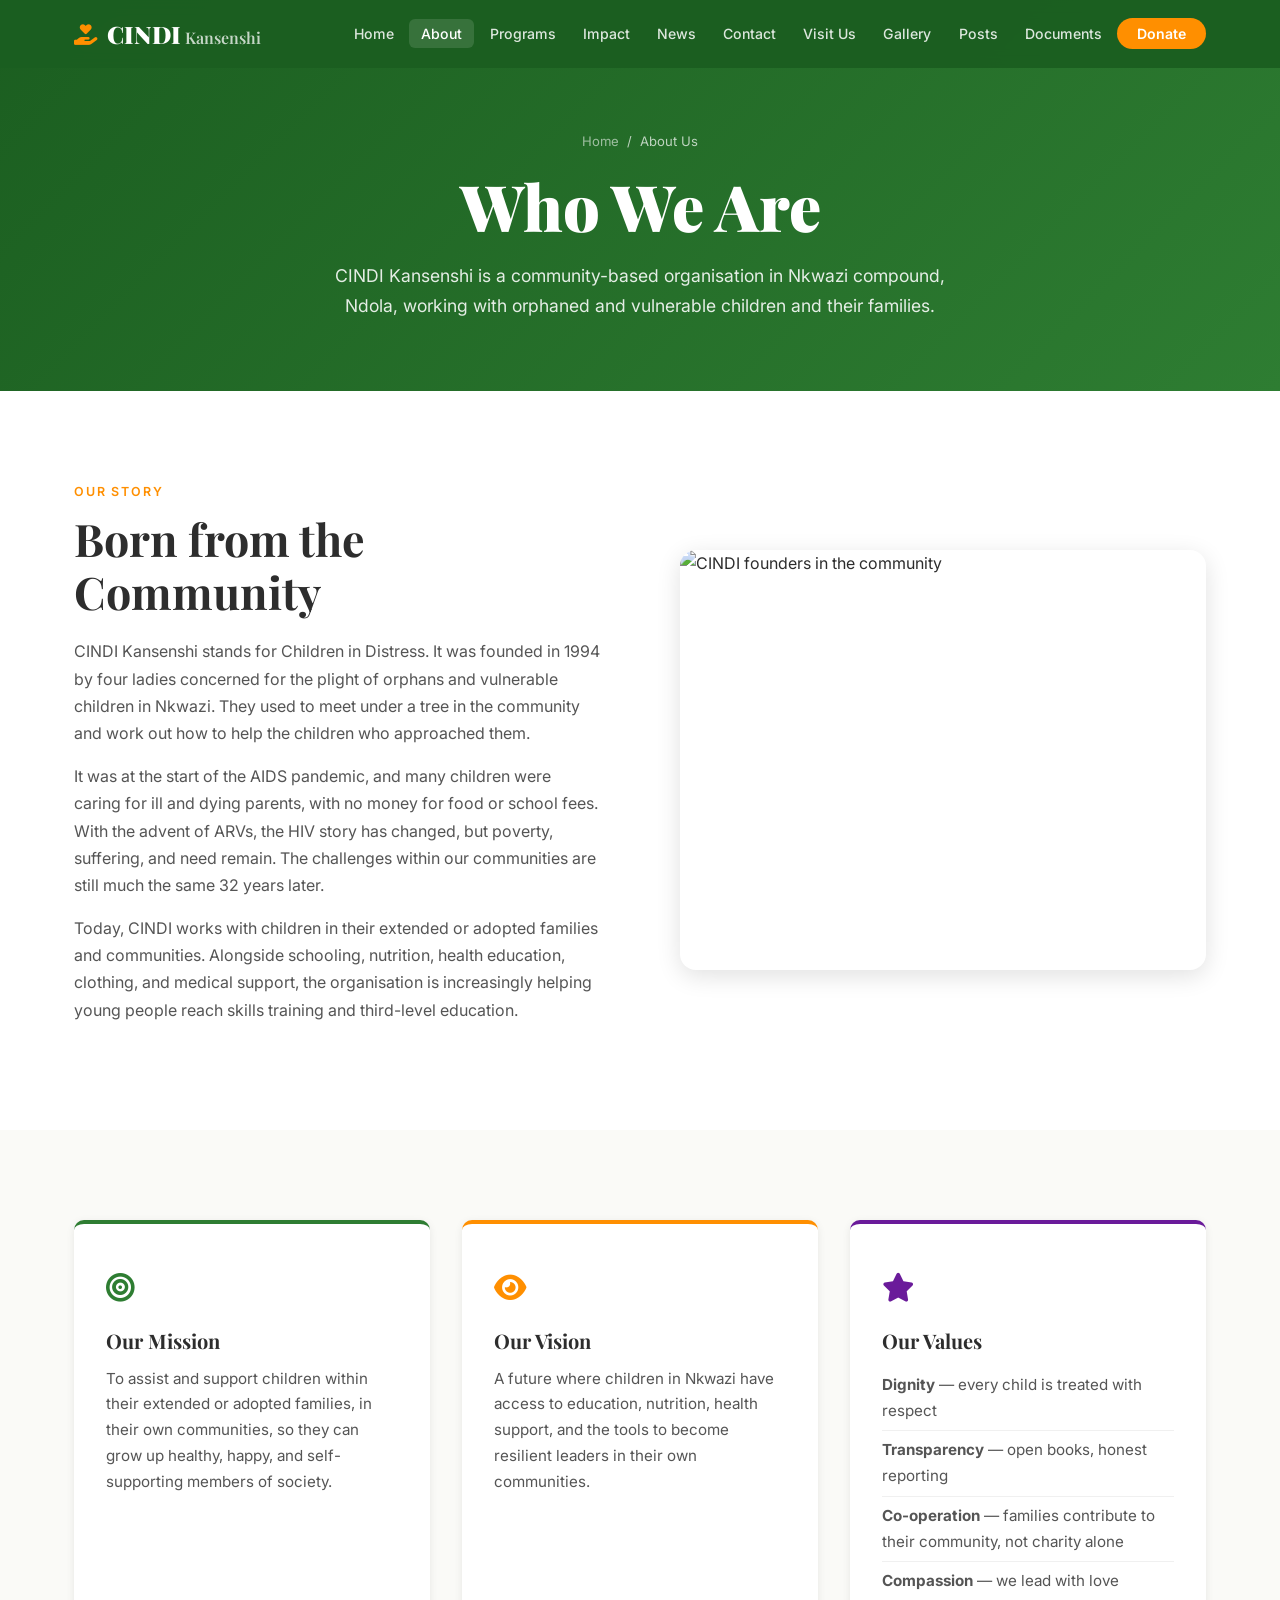
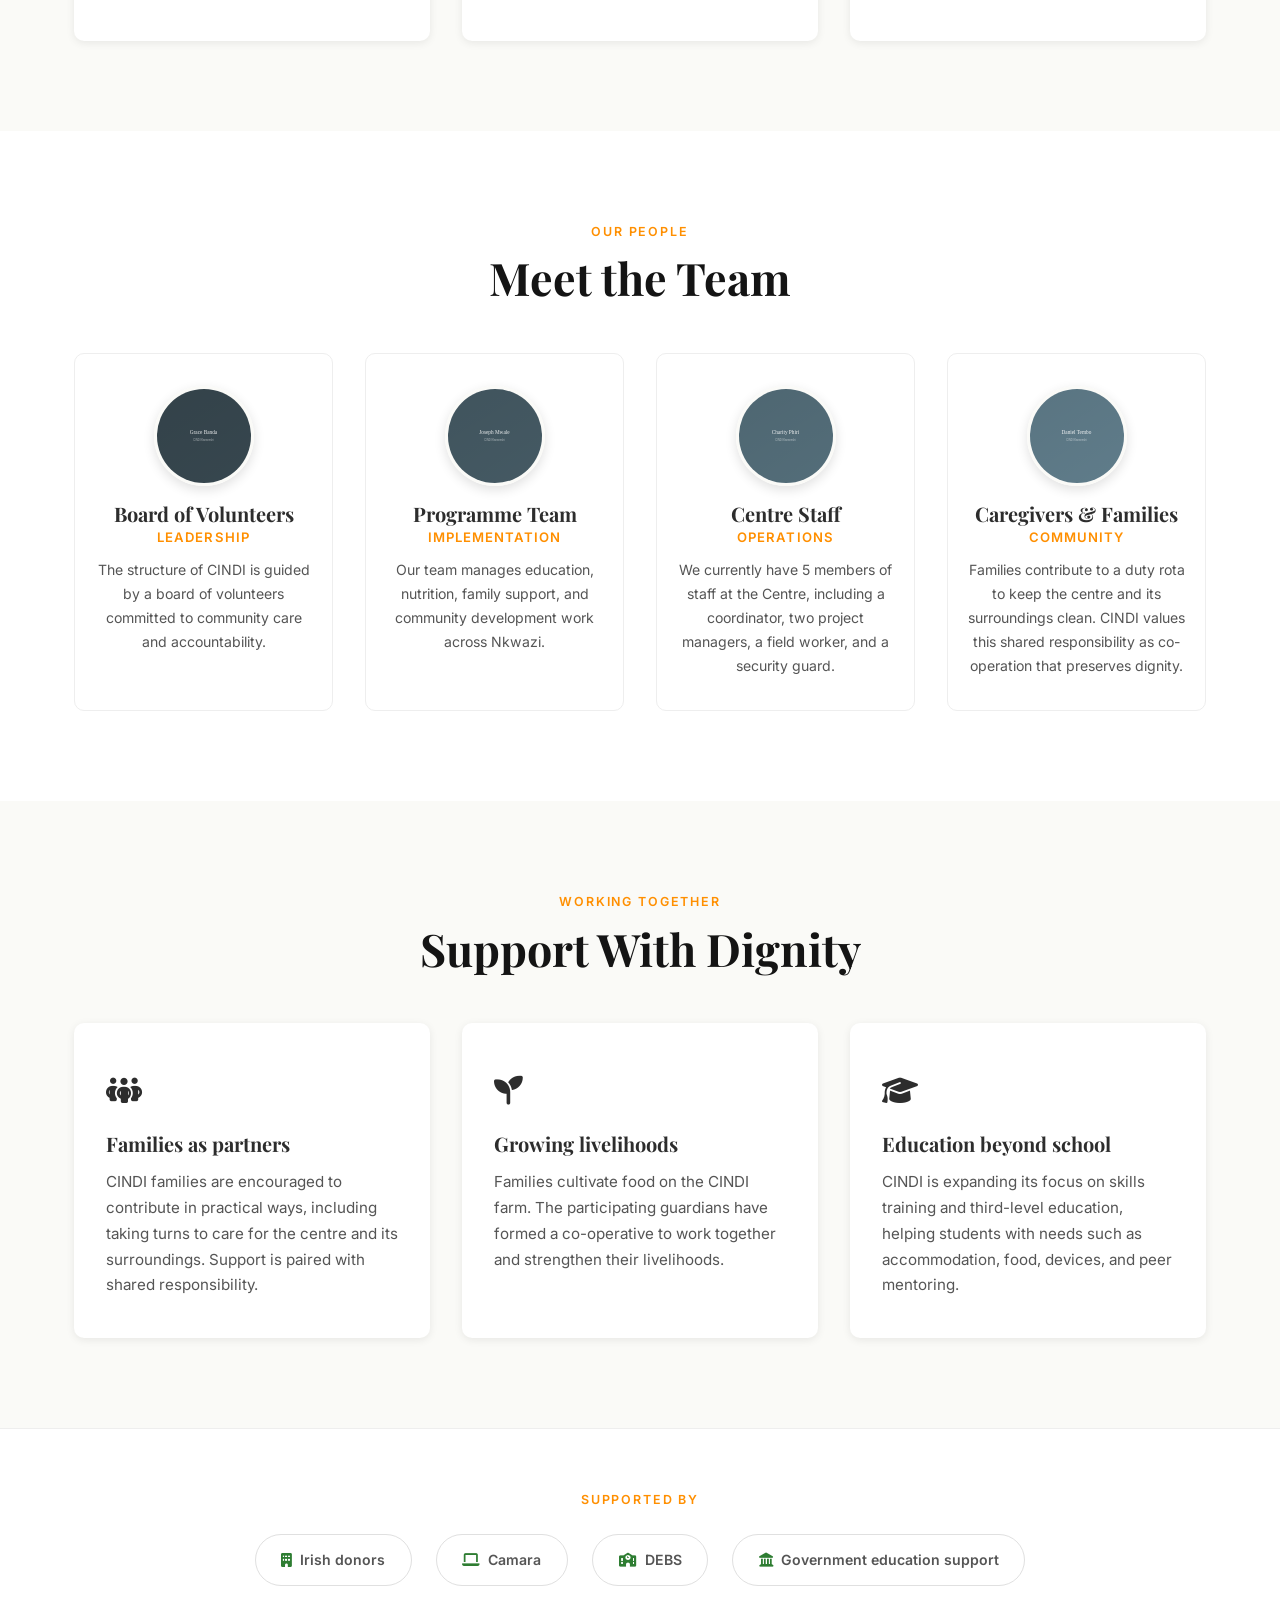
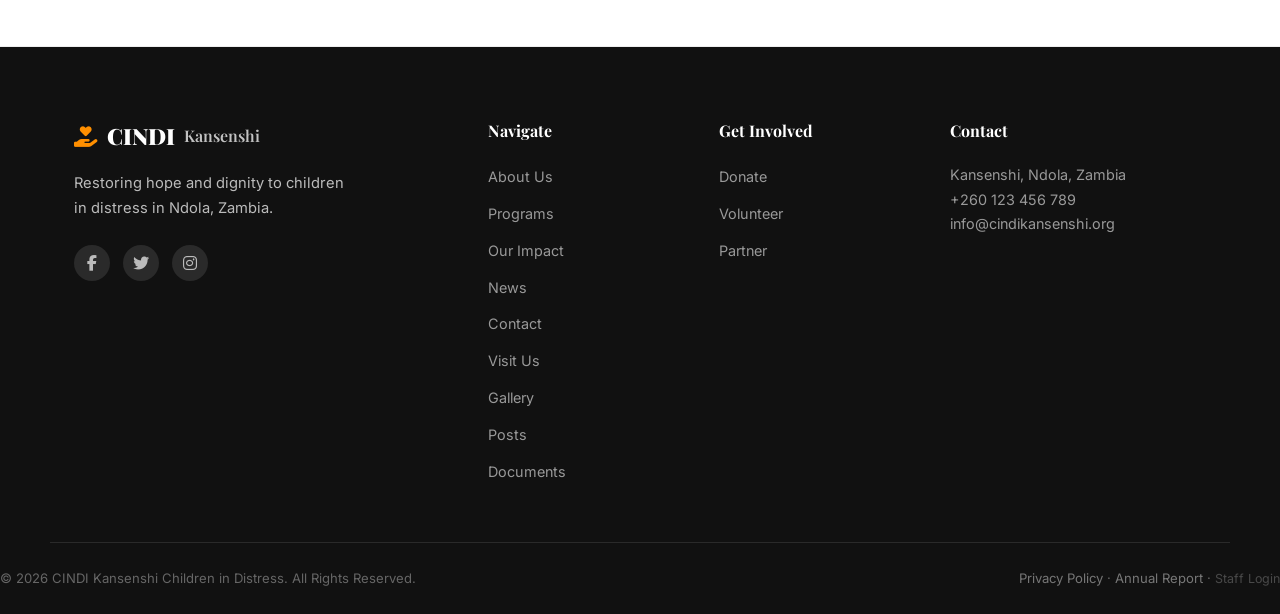
==== commit e953af39: "Update CINDI story and programme information Co-authored-by: Copilot <223556219+Copilot@users.norepl" ====
--- a/about.html
+++ b/about.html
@@ -49,8 +49,8 @@
         <span class="eyebrow">Our Story</span>
         <h2>Born from the Community</h2>
         <p>CINDI Kansenshi stands for Children in Distress. It was founded in 1994 by four ladies concerned for the plight of orphans and vulnerable children in Nkwazi. They used to meet under a tree in the community and work out how to help the children who approached them.</p>
-        <p>It was at the start of the AIDS pandemic, and many children were caring for ill and dying parents, with no money for food or school fees. With the advent of ARVs, the HIV story has changed, but poverty, suffering, and need remain. The challenges within our communities are still much the same 30 years later.</p>
-        <p>Today, CINDI works with families, schools, and community members to help children grow up healthy, happy, and self-supporting. We support education, nutrition, health, farming, and skills training so that children can thrive within their own communities.</p>
+        <p>It was at the start of the AIDS pandemic, and many children were caring for ill and dying parents, with no money for food or school fees. With the advent of ARVs, the HIV story has changed, but poverty, suffering, and need remain. The challenges within our communities are still much the same 32 years later.</p>
+        <p>Today, CINDI works with children in their extended or adopted families and communities. Alongside schooling, nutrition, health education, clothing, and medical support, the organisation is increasingly helping young people reach skills training and third-level education.</p>
       </div>
       <div class="story-col">
         <img src="images/about-community.svg" alt="CINDI founders in the community" class="about-img" loading="lazy">
@@ -78,7 +78,7 @@
           <ul>
             <li><strong>Dignity</strong> — every child is treated with respect</li>
             <li><strong>Transparency</strong> — open books, honest reporting</li>
-            <li><strong>Community</strong> — decisions made with locals, not for them</li>
+            <li><strong>Co-operation</strong> — families contribute to their community, not charity alone</li>
             <li><strong>Compassion</strong> — we lead with love</li>
           </ul>
         </div>
@@ -116,41 +116,35 @@
           <img src="images/team-daniel.svg" alt="Community partner" loading="lazy">
           <h3>Caregivers &amp; Families</h3>
           <p class="team-role">Community</p>
-          <p class="team-bio">Families participate in duty rosters, contribute to keeping the centre clean, and co-operate with the support they receive.</p>
-        </div>
-      </div>
-    </div>
-  </section>
-
-  <!-- STORIES / TESTIMONIALS -->
+          <p class="team-bio">Families contribute to a duty rota to keep the centre and its surroundings clean. CINDI values this shared responsibility as co-operation that preserves dignity.</p>
+        </div>
+      </div>
+    </div>
+  </section>
+
+  <!-- COMMUNITY PARTNERSHIP -->
   <section class="section stories-section" id="stories">
     <div class="container">
       <div class="section-header">
-        <span class="eyebrow">Real Voices</span>
-        <h2>Stories of Change</h2>
-      </div>
-      <div class="stories-grid">
-        <blockquote class="story-quote">
-          <img src="images/testimonial-1.svg" alt="Grace">
-          <div>
-            <p>"Before CINDI, I used to go to school hungry. Now I get a meal every day and I have all my books. I want to become a doctor so I can come back and help my community."</p>
-            <cite>— Grace M., age 13</cite>
-          </div>
-        </blockquote>
-        <blockquote class="story-quote">
-          <img src="images/testimonial-2.svg" alt="Caregiver">
-          <div>
-            <p>"They trained me to make and sell soap. Now I earn enough to keep my three grandchildren in school. I never thought at 68 I would have my own small business."</p>
-            <cite>— Grandmother Esther C., caregiver</cite>
-          </div>
-        </blockquote>
-        <blockquote class="story-quote">
-          <img src="images/testimonial-3.svg" alt="Teacher">
-          <div>
-            <p>"The children who come through CINDI arrive fed, with materials, and ready to learn. The difference in concentration and results is night and day."</p>
-            <cite>— Mr. Njovu, class teacher, Kansenshi Primary</cite>
-          </div>
-        </blockquote>
+        <span class="eyebrow">Working Together</span>
+        <h2>Support With Dignity</h2>
+      </div>
+      <div class="mvv-grid">
+        <article class="mvv-card">
+          <div class="mvv-icon"><i class="fas fa-people-group"></i></div>
+          <h3>Families as partners</h3>
+          <p>CINDI families are encouraged to contribute in practical ways, including taking turns to care for the centre and its surroundings. Support is paired with shared responsibility.</p>
+        </article>
+        <article class="mvv-card">
+          <div class="mvv-icon"><i class="fas fa-seedling"></i></div>
+          <h3>Growing livelihoods</h3>
+          <p>Families cultivate food on the CINDI farm. The participating guardians have formed a co-operative to work together and strengthen their livelihoods.</p>
+        </article>
+        <article class="mvv-card">
+          <div class="mvv-icon"><i class="fas fa-graduation-cap"></i></div>
+          <h3>Education beyond school</h3>
+          <p>CINDI is expanding its focus on skills training and third-level education, helping students with needs such as accommodation, food, devices, and peer mentoring.</p>
+        </article>
       </div>
     </div>
   </section>
@@ -160,11 +154,10 @@
     <div class="container">
       <span class="eyebrow" style="text-align:center;display:block;margin-bottom:1.5rem">Supported By</span>
       <div class="partner-logos">
-        <div class="partner-logo"><i class="fas fa-building"></i> UNICEF Zambia</div>
-        <div class="partner-logo"><i class="fas fa-building"></i> PEPFAR</div>
-        <div class="partner-logo"><i class="fas fa-building"></i> Ministry of Community Development</div>
-        <div class="partner-logo"><i class="fas fa-building"></i> World Food Programme</div>
-        <div class="partner-logo"><i class="fas fa-building"></i> Local Community Church</div>
+        <div class="partner-logo"><i class="fas fa-building"></i> Irish donors</div>
+        <div class="partner-logo"><i class="fas fa-laptop"></i> Camara</div>
+        <div class="partner-logo"><i class="fas fa-school"></i> DEBS</div>
+        <div class="partner-logo"><i class="fas fa-landmark"></i> Government education support</div>
       </div>
     </div>
   </section>
